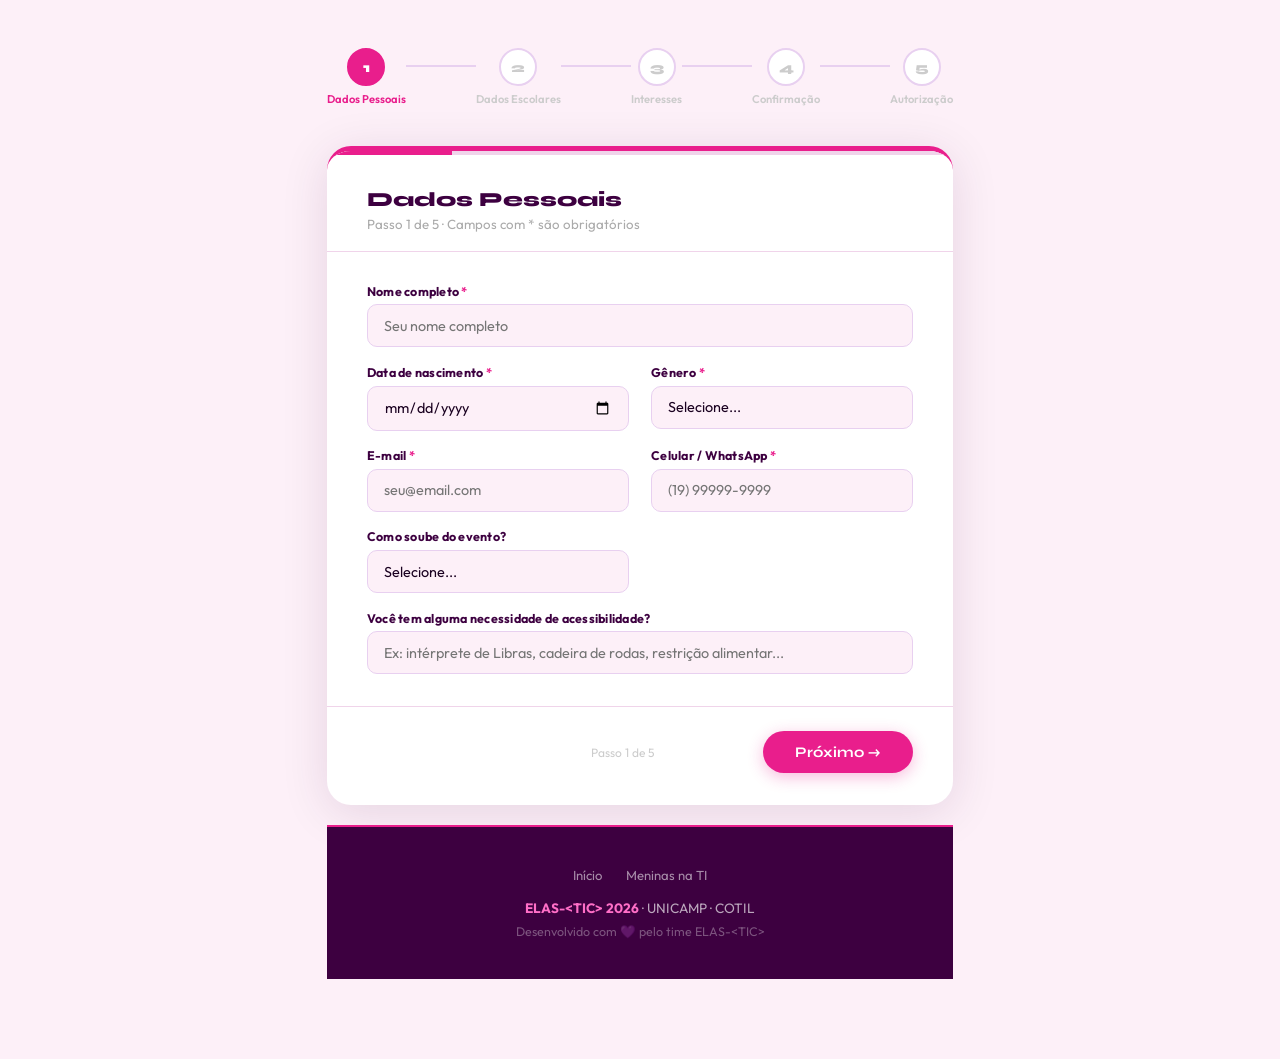
==== inscricao.html @ 3e9b0809 "Adaptações no portal Adaptei algumas áreas do portal" ====
<!DOCTYPE html>
<html lang="pt-BR">
<head>
<meta charset="UTF-8">
<meta name="viewport" content="width=device-width,initial-scale=1.0">
<title>Inscrição | ELAS-&lt;TIC&gt; 2026</title>
<link rel="stylesheet" href="shared.css">
<style>
/* ===== INSCRIÇÃO PAGE ===== */
 
.page-hero {
  padding: 140px 6vw 70px;
  background: var(--grad-main);
  position: relative; overflow: hidden; text-align: center;
}
.page-hero::before {
  content:''; position:absolute; inset:0;
  background-image:radial-gradient(rgba(255,255,255,0.09) 1px,transparent 1px);
  background-size:26px 26px; pointer-events:none;
}
.page-hero h1 {
  font-family:'Syne',sans-serif;
  font-size:clamp(2.5rem,7vw,5rem); font-weight:800;
  color:#fff; line-height:1; letter-spacing:-2px; margin-bottom:0.8rem;
}
.page-hero h1 span { color:var(--amarelo); }
.page-hero p { color:rgba(255,255,255,0.82); max-width:520px; margin:0 auto; font-size:1rem; line-height:1.7; }
 
/* LAYOUT */
.form-page-wrap {
  max-width: 780px;
  margin: 0 auto;
  padding: 3rem 6vw 5rem;
}
 
/* STEP INDICATOR */
.steps-indicator {
  display: flex;
  align-items: center;
  justify-content: center;
  gap: 0;
  margin-bottom: 2.5rem;
}
.step-node {
  display: flex; flex-direction: column; align-items: center; gap: 0.4rem;
  position: relative; z-index: 1;
}
.step-circle {
  width: 38px; height: 38px; border-radius: 50%;
  display: flex; align-items: center; justify-content: center;
  font-family: 'Syne', sans-serif; font-weight: 800; font-size: 0.85rem;
  border: 2px solid #e8d0f0;
  background: #fff; color: #ccc;
  transition: all 0.3s;
}
.step-circle.active { background: var(--rosa); border-color: var(--rosa); color: #fff; }
.step-circle.done { background: var(--roxo-escuro); border-color: var(--roxo-escuro); color: #fff; }
.step-label { font-size: 0.7rem; color: #ccc; font-weight: 600; white-space: nowrap; }
.step-label.active { color: var(--rosa); }
.step-label.done { color: var(--roxo-escuro); }
.step-line {
  flex: 1; height: 2px; background: #e8d0f0;
  min-width: 40px; max-width: 80px;
  transition: background 0.3s;
  margin-bottom: 1.4rem;
}
.step-line.done { background: var(--roxo-escuro); }
 
/* FORM CARD */
.form-card {
  background: #fff;
  border-radius: 24px;
  box-shadow: 0 8px 48px rgba(61,0,64,0.12);
  border-top: 5px solid var(--rosa);
  overflow: hidden;
}
.form-card-header {
  padding: 2rem 2.5rem 1.2rem;
  border-bottom: 1px solid #f0d4ea;
}
.form-card-title {
  font-family: 'Syne', sans-serif;
  font-size: 1.25rem; font-weight: 800;
  color: var(--roxo-escuro); margin-bottom: 0.2rem;
}
.form-card-sub { font-size: 0.83rem; color: #aaa; }
.form-card-body { padding: 2rem 2.5rem; }
 
/* PANELS */
.form-panel { display: none; }
.form-panel.active { display: block; }
 
/* GRID */
.fg { display: grid; grid-template-columns: 1fr 1fr; gap: 1.1rem 1.4rem; }
.fg .full { grid-column: 1 / -1; }
.fgroup { display: flex; flex-direction: column; gap: 0.35rem; }
.flabel { font-size: 0.78rem; font-weight: 700; color: var(--roxo-escuro); letter-spacing: 0.02em; }
.req { color: var(--rosa); }
.finput, .fselect, .ftextarea {
  width: 100%; padding: 0.72rem 1rem;
  border: 1.5px solid #e8d0f0; border-radius: 10px;
  font-family: 'Outfit', sans-serif; font-size: 0.9rem;
  background: var(--rosa-pale); color: var(--texto);
  outline: none; transition: border-color 0.2s, box-shadow 0.2s;
  appearance: none; -webkit-appearance: none;
}
.finput:focus, .fselect:focus, .ftextarea:focus {
  border-color: var(--rosa);
  box-shadow: 0 0 0 3px rgba(233,30,140,0.12);
  background: #fff;
}
.finput.error { border-color: #e55; box-shadow: 0 0 0 3px rgba(220,50,50,0.1); }
.ferror { font-size: 0.72rem; color: #e55; display: none; }
.ferror.show { display: block; }
 
.fdivider {
  font-family: 'Syne', sans-serif; font-size: 0.72rem; font-weight: 700;
  text-transform: uppercase; letter-spacing: 0.1em; color: var(--rosa);
  padding-bottom: 0.5rem; border-bottom: 1px solid #f0d4ea;
  grid-column: 1 / -1; margin-top: 0.6rem;
}
 
/* CHECKBOXES */
.fcheck-group { display: flex; flex-direction: column; gap: 0.5rem; }
.fcheck-item { display: flex; align-items: flex-start; gap: 0.6rem; cursor: pointer; }
.fcheck-item input[type=checkbox] {
  width: 17px; height: 17px; accent-color: var(--rosa);
  margin-top: 2px; flex-shrink: 0; cursor: pointer;
}
.fcheck-item span { font-size: 0.87rem; color: var(--texto-suave); line-height: 1.4; }
 
/* RADIO GROUP */
.fradio-group { display: flex; flex-wrap: wrap; gap: 0.5rem; }
.fradio-pill {
  display: flex; align-items: center; gap: 0.4rem;
  cursor: pointer;
}
.fradio-pill input[type=radio] { display: none; }
.fradio-label {
  padding: 0.4rem 1rem; border-radius: 50px;
  border: 1.5px solid #e8d0f0;
  font-size: 0.83rem; font-weight: 500; color: var(--texto-suave);
  cursor: pointer; transition: all 0.18s;
  background: var(--rosa-pale);
}
.fradio-pill input[type=radio]:checked + .fradio-label {
  background: var(--rosa); border-color: var(--rosa); color: #fff;
}
 
/* NAV BUTTONS */
.form-nav {
  display: flex; justify-content: space-between; align-items: center;
  padding: 1.5rem 2.5rem 2rem;
  border-top: 1px solid #f0d4ea;
  gap: 1rem;
}
.btn-prev {
  background: none; border: 1.5px solid #e8d0f0;
  color: var(--texto-suave); padding: 0.72rem 1.6rem;
  border-radius: 50px; font-family: 'Syne', sans-serif;
  font-weight: 700; font-size: 0.88rem; cursor: pointer;
  transition: all 0.18s;
}
.btn-prev:hover { border-color: var(--rosa); color: var(--rosa); }
.btn-next {
  background: var(--rosa); color: #fff; border: none;
  padding: 0.75rem 2rem; border-radius: 50px;
  font-family: 'Syne', sans-serif; font-weight: 700; font-size: 0.92rem;
  cursor: pointer; transition: all 0.18s;
  box-shadow: 0 4px 16px rgba(233,30,140,0.3);
}
.btn-next:hover { background: var(--rosa-escuro); transform: translateY(-1px); }
.btn-submit-final {
  background: var(--grad-main); color: #fff; border: none;
  padding: 0.9rem 2.4rem; border-radius: 50px;
  font-family: 'Syne', sans-serif; font-weight: 800; font-size: 1rem;
  cursor: pointer; transition: all 0.18s;
  box-shadow: 0 6px 20px rgba(61,0,64,0.25);
}
.btn-submit-final:hover { opacity: 0.92; transform: translateY(-1px); }
 
/* PROGRESS BAR */
.progress-bar-wrap { height: 4px; background: #f0d4ea; }
.progress-bar { height: 4px; background: var(--rosa); transition: width 0.4s; }
 
/* SUCCESS SCREEN */
.success-screen {
  display: none;
  text-align: center; padding: 4rem 2rem;
}
.success-screen.show { display: block; }
.success-icon { font-size: 4rem; margin-bottom: 1rem; }
.success-title {
  font-family: 'Syne', sans-serif; font-size: 1.8rem; font-weight: 800;
  color: var(--roxo-escuro); margin-bottom: 0.5rem;
}
.success-sub { color: var(--texto-suave); font-size: 0.95rem; line-height: 1.7; margin-bottom: 2rem; }
.success-badge {
  display: inline-block; background: var(--rosa-pale);
  border: 1.5px solid rgba(233,30,140,0.2);
  border-radius: 12px; padding: 1rem 2rem;
  font-size: 0.85rem; color: var(--roxo);
  margin-bottom: 2rem;
}
 
/* INFO ASIDE */
.form-aside {
  margin-top: 1.5rem;
  background: var(--rosa-pale);
  border-radius: 16px;
  padding: 1.5rem 1.8rem;
  border-left: 4px solid var(--rosa);
}
.form-aside h4 {
  font-family: 'Syne', sans-serif; font-weight: 800;
  font-size: 0.92rem; color: var(--roxo-escuro); margin-bottom: 0.8rem;
}
.aside-items { display: flex; flex-direction: column; gap: 0.5rem; }
.aside-item { display: flex; gap: 0.7rem; align-items: flex-start; font-size: 0.83rem; color: var(--texto-suave); }
.aside-item span:first-child { flex-shrink: 0; }
 
@media (max-width: 600px) {
  .fg { grid-template-columns: 1fr; }
  .fg .full { grid-column: 1; }
  .fdivider { grid-column: 1; }
  .form-card-body { padding: 1.5rem; }
  .form-card-header { padding: 1.5rem; }
  .form-nav { padding: 1.2rem 1.5rem; }
  .steps-indicator { gap: 0; }
  .step-line { min-width: 20px; }
}
</style>
</head>
<body>

<!-- FORM PAGE WRAP -->
<div class="form-page-wrap">
 
  <!-- STEP INDICATOR -->
  <div class="steps-indicator">
    <div class="step-node">
      <div class="step-circle active" id="sc1">1</div>
      <div class="step-label active" id="sl1">Dados Pessoais</div>
    </div>
    <div class="step-line" id="line1"></div>
    <div class="step-node">
      <div class="step-circle" id="sc2">2</div>
      <div class="step-label" id="sl2">Dados Escolares</div>
    </div>
    <div class="step-line" id="line2"></div>
    <div class="step-node">
      <div class="step-circle" id="sc3">3</div>
      <div class="step-label" id="sl3">Interesses</div>
    </div>
    <div class="step-line" id="line3"></div>
    <div class="step-node">
      <div class="step-circle" id="sc4">4</div>
      <div class="step-label" id="sl4">Confirmação</div>
    </div>
    <div class="step-line" id="line4"></div>
    <div class="step-node">
      <div class="step-circle" id="sc5">5</div>
      <div class="step-label" id="sl5">Autorização</div>
    </div>
  </div>

  <!-- FORM CARD -->
  <div class="form-card" id="formCard">
    <div class="progress-bar-wrap"><div class="progress-bar" id="progressBar" style="width:20%"></div></div>
    <div class="form-card-header">
      <div class="form-card-title" id="panelTitle">👤 Dados Pessoais</div>
      <div class="form-card-sub" id="panelSub">Passo 1 de 5 · Campos com * são obrigatórios</div>
    </div>
 
    <!-- PANEL 1: DADOS PESSOAIS -->
    <div class="form-card-body form-panel active" id="panel1">
      <div class="fg">
        <div class="fgroup full">
          <label class="flabel">Nome completo <span class="req">*</span></label>
          <input class="finput" id="f_nome" type="text" placeholder="Seu nome completo">
          <span class="ferror" id="e_nome">Por favor, informe seu nome completo.</span>
        </div>
        <div class="fgroup">
          <label class="flabel">Data de nascimento <span class="req">*</span></label>
          <input class="finput" id="f_nasc" type="date">
          <span class="ferror" id="e_nasc">Informe sua data de nascimento.</span>
        </div>
        <div class="fgroup">
          <label class="flabel">Gênero <span class="req">*</span></label>
          <select class="fselect" id="f_genero">
            <option value="">Selecione...</option>
            <option>Feminino</option>
            <option>Não-binário</option>
            <option>Prefiro não informar</option>
            <option>Outro</option>
          </select>
        </div>
        <div class="fgroup">
          <label class="flabel">E-mail <span class="req">*</span></label>
          <input class="finput" id="f_email" type="email" placeholder="seu@email.com">
          <span class="ferror" id="e_email">Informe um e-mail válido.</span>
        </div>
        <div class="fgroup">
          <label class="flabel">Celular / WhatsApp <span class="req">*</span></label>
          <input class="finput" id="f_tel" type="tel" placeholder="(19) 99999-9999">
          <span class="ferror" id="e_tel">Informe seu celular.</span>
        </div>
        <div class="fgroup">
          <label class="flabel">Como soube do evento?</label>
          <select class="fselect" id="f_como">
            <option value="">Selecione...</option>
            <option>Instagram</option>
            <option>Escola / Professor(a)</option>
            <option>Amiga ou familiar</option>
            <option>WhatsApp / Grupo</option>
            <option>Site da UNICAMP/COTIL</option>
            <option>Outro</option>
          </select>
        </div>
        <div class="fgroup full">
          <label class="flabel">Você tem alguma necessidade de acessibilidade?</label>
          <input class="finput" id="f_acess" type="text" placeholder="Ex: intérprete de Libras, cadeira de rodas, restrição alimentar...">
        </div>
      </div>
    </div>
 
    <!-- PANEL 2: DADOS ESCOLARES -->
    <div class="form-card-body form-panel" id="panel2">
      <div class="fg">
        <div class="fgroup">
          <label class="flabel">Estado <span class="req">*</span></label>
          <select class="fselect" id="f_estado">
            <option value="">Selecione...</option>
            <option>SP</option><option>RJ</option><option>MG</option>
            <option>RS</option><option>PR</option><option>SC</option>
            <option>BA</option><option>CE</option><option>PE</option>
            <option>GO</option><option>DF</option><option>AM</option>
            <option>PA</option><option>MT</option><option>MS</option>
            <option>Outro</option>
          </select>
          <span class="ferror" id="e_estado">Selecione seu estado.</span>
        </div>
        <div class="fgroup">
          <label class="flabel">Cidade <span class="req">*</span></label>
          <input class="finput" id="f_cidade" type="text" placeholder="Sua cidade">
          <span class="ferror" id="e_cidade">Informe sua cidade.</span>
        </div>
        <div class="fgroup full">
          <label class="flabel">Nome completo da escola <span class="req">*</span></label>
          <input class="finput" id="f_escola" type="text" placeholder="Ex: E.E. Prof. João Silva">
          <span class="ferror" id="e_escola">Informe o nome da sua escola.</span>
        </div>
        <div class="fgroup">
          <label class="flabel">Ano / Série escolar <span class="req">*</span></label>
          <select class="fselect" id="f_serie">
            <option value="">Selecione...</option>
            <optgroup label="Ensino Fundamental">
              <option>6º ano – Ensino Fundamental</option>
              <option>7º ano – Ensino Fundamental</option>
              <option>8º ano – Ensino Fundamental</option>
              <option>9º ano – Ensino Fundamental</option>
            </optgroup>
          </select>
          <span class="ferror" id="e_serie">Selecione seu ano/série.</span>
        </div>
        <div class="fgroup">
          <label class="flabel">Tipo de escola</label>
          <select class="fselect" id="f_tipo_escola">
            <option value="">Selecione...</option>
            <option>Pública estadual</option>
            <option>Pública municipal</option>
            <option>Privada / Particular</option>
            <option>Federal (COTIL, IFSP…)</option>
            <option>Outro</option>
          </select>
        </div>
        <div class="fgroup full">
          <label class="flabel">Turno de estudo</label>
          <div class="fradio-group">
            <label class="fradio-pill"><input type="radio" name="turno" value="Manhã"><span class="fradio-label"> Manhã</span></label>
            <label class="fradio-pill"><input type="radio" name="turno" value="Tarde"><span class="fradio-label">Tarde</span></label>
            <label class="fradio-pill"><input type="radio" name="turno" value="Noite"><span class="fradio-label"> Noite</span></label>
            <label class="fradio-pill"><input type="radio" name="turno" value="Integral"><span class="fradio-label"> Integral</span></label>
          </div>
        </div>
      </div>
    </div>
 
    <!-- PANEL 3: INTERESSES -->
    <div class="form-card-body form-panel" id="panel3">
      <div class="fg">
        <div class="fgroup full">
          <label class="flabel">Quais áreas de TI mais te interessam? <span class="req">*</span> <span style="color:#aaa;font-weight:400">(marque quantas quiser)</span></label>
          <div class="fcheck-group">
            <label class="fcheck-item"><input type="checkbox" name="interesse" value="Programação"><span> Programação / Desenvolvimento de Software</span></label>
            <label class="fcheck-item"><input type="checkbox" name="interesse" value="Design"><span> Design Digital / UX/UI</span></label>
            <label class="fcheck-item"><input type="checkbox" name="interesse" value="IA"><span> Inteligência Artificial / Machine Learning</span></label>
            <label class="fcheck-item"><input type="checkbox" name="interesse" value="Segurança"><span> Segurança da Informação / Cybersecurity</span></label>
            <label class="fcheck-item"><input type="checkbox" name="interesse" value="Redes"><span> Redes / Infraestrutura de TI</span></label>
            <label class="fcheck-item"><input type="checkbox" name="interesse" value="Dados"><span>Ciência de Dados / Análise de Dados</span></label>
            <label class="fcheck-item"><input type="checkbox" name="interesse" value="Mobile"><span> Desenvolvimento Mobile (apps)</span></label>
            <label class="fcheck-item"><input type="checkbox" name="interesse" value="Games"><span> Desenvolvimento de Games</span></label>
            <label class="fcheck-item"><input type="checkbox" name="interesse" value="Robótica"><span> Robótica / IoT</span></label>
            <label class="fcheck-item"><input type="checkbox" name="interesse" value="Não sei"><span> Ainda não sei — quero descobrir!</span></label>
          </div>
          <span class="ferror" id="e_interesse">Marque pelo menos uma área.</span>
        </div>
 
        <div class="fdivider"> Seu nível atual</div>
 
        <div class="fgroup full">
          <label class="flabel">Você já tem alguma experiência com tecnologia?</label>
          <select class="fselect" id="f_exp">
            <option value="">Selecione...</option>
            <option>Nenhuma — sou totalmente iniciante</option>
            <option>Já assisti tutoriais ou cursos online</option>
            <option>Tenho noções básicas de programação</option>
            <option>Já faço projetos pessoais / hobby</option>
            <option>Já trabalho ou faço estágio na área</option>
          </select>
        </div>
 
        <div class="fgroup full">
          <label class="flabel">Por que você quer participar do ELAS-&lt;TIC&gt;?</label>
          <textarea class="ftextarea" id="f_motivo" rows="3" placeholder="Conte um pouquinho sobre o que te motivou a se inscrever..."></textarea>
        </div>
      </div>
    </div>
 
    <!-- PANEL 4: CONFIRMAÇÃO -->
    <div class="form-card-body form-panel" id="panel4">
      <div class="fg">
        <div class="fdivider"> Revisão dos dados</div>
        <div class="fgroup full">
          <div id="reviewBox" style="background:var(--rosa-pale);border-radius:12px;padding:1.2rem 1.4rem;font-size:0.85rem;color:var(--texto-suave);line-height:2;border:1px solid rgba(233,30,140,0.15)"></div>
        </div>
 
        <div class="fdivider">Termos e autorização</div>
 
        <div class="fgroup full">
          <div class="fcheck-group">
            <label class="fcheck-item">
              <input type="checkbox" id="chk_imagem">
              <span>Autorizo o uso de minhas imagens (foto/vídeo) captadas no evento para divulgação do projeto ELAS-&lt;TIC&gt; em redes sociais e materiais institucionais.</span>
            </label>
            <label class="fcheck-item">
              <input type="checkbox" id="chk_lgpd">
              <span>Concordo com o tratamento dos meus dados pessoais conforme a <strong>LGPD</strong> e a <strong>política de privacidade</strong> do evento. Os dados serão usados somente para fins de organização do ELAS-&lt;TIC&gt;.</span>
            </label>
            <label class="fcheck-item">
              <input type="checkbox" id="chk_termos" required>
              <span><strong>*</strong> Li e aceito os <strong>termos de participação</strong> do ELAS-&lt;TIC&gt; 2026 e confirmo que tenho entre 13 e 17 anos, ou possuo autorização dos meus responsáveis.</span>
            </label>
          </div>
          <span class="ferror" id="e_termos">Você precisa aceitar os termos para continuar.</span>
        </div>
      </div>
    </div>

    <!-- PANEL 5: AUTORIZAÇÃO DOS RESPONSÁVEIS -->
    <div class="form-card-body form-panel" id="panel5">
      <div class="fg">
        <div class="fgroup full">
          <div class="fdivider"> Autorização dos responsáveis</div>
          <p style="font-size:0.9rem;color:var(--texto-suave);line-height:1.7">
            Como o ELAS-&lt;TIC&gt; é voltado a meninas menores de idade, será necessário o envio de uma autorização assinada pelos pais ou responsáveis legais para a participação no evento.
            Em breve, esta etapa trará o modelo de autorização para download e o campo de envio do documento assinado (foto ou PDF).
          </p>
        </div>
      </div>
    </div>

    <!-- SUCCESS SCREEN -->
    <div class="success-screen" id="successScreen">
      <div class="success-icon"></div>
      <div class="success-title">Inscrição enviada!</div>
      <p class="success-sub">Obrigada por se inscrever no <strong>ELAS-&lt;TIC&gt; 2026</strong>!<br>
      Em breve você receberá um e-mail de confirmação com todos os detalhes do evento.</p>
      <div class="success-badge">
       COTIL · Limeira · SP &nbsp;|&nbsp;  Agosto de 2026 &nbsp;|&nbsp;  08h00
      </div>
      <a href="index.html" class="btn btn-primary">← Voltar para o início</a>
    </div>
 
    <!-- NAV BUTTONS -->
    <div class="form-nav" id="formNav">
      <button class="btn-prev" id="btnPrev" style="visibility:hidden">← Voltar</button>
      <span style="font-size:0.75rem;color:#ccc" id="stepCounter">Passo 1 de 4</span>
      <button class="btn-next" id="btnNext">Próximo →</button>
    </div>
  </div>
 
  <br>
  
 
<!-- FOOTER -->
<footer class="footer">
  <div class="footer-links">
    <a href="index.html">Início</a>
    <a href="meninas-ti.html">Meninas na TI</a>
  </div>
  <p><strong>ELAS-&lt;TIC&gt; 2026</strong> · UNICAMP · COTIL</p>
  <p style="margin-top:0.4rem;opacity:0.5;font-size:0.78rem">Desenvolvido com 💜 pelo time ELAS-&lt;TIC&gt;</p>
</footer>
 
<script>
// ---- MULTI-STEP FORM ----
let currentStep = 1;
const totalSteps = 5;

const panelTitles = [
  ' Dados Pessoais',
  ' Dados Escolares',
  ' Áreas de Interesse',
  ' Confirmação e Termos',
  ' Autorização dos Responsáveis'
];
 
function updateUI(){
  // panels
  for(let i=1;i<=totalSteps;i++){
    document.getElementById('panel'+i).classList.toggle('active', i===currentStep);
    const sc = document.getElementById('sc'+i);
    const sl = document.getElementById('sl'+i);
    if(i < currentStep){ sc.className='step-circle done'; sc.textContent='✓'; sl.className='step-label done'; }
    else if(i === currentStep){ sc.className='step-circle active'; sc.textContent=i; sl.className='step-label active'; }
    else { sc.className='step-circle'; sc.textContent=i; sl.className='step-label'; }
    if(i < totalSteps){
      document.getElementById('line'+i).className = 'step-line' + (i < currentStep ? ' done' : '');
    }
  }
  // progress bar
  document.getElementById('progressBar').style.width = (currentStep/totalSteps*100)+'%';
  // titles
  document.getElementById('panelTitle').textContent = panelTitles[currentStep-1];
  document.getElementById('panelSub').textContent = `Passo ${currentStep} de ${totalSteps} · Campos com * são obrigatórios`;
  document.getElementById('stepCounter').textContent = `Passo ${currentStep} de ${totalSteps}`;
  // buttons
  document.getElementById('btnPrev').style.visibility = currentStep > 1 ? 'visible' : 'hidden';
  const btnNext = document.getElementById('btnNext');
  if(currentStep === totalSteps){
    btnNext.textContent = ''; btnNext.className = 'btn-submit-final';
    btnNext.textContent = ' Enviar inscrição';
  } else {
    btnNext.textContent = 'Próximo →'; btnNext.className = 'btn-next';
  }
  // review box on step 4
  if(currentStep === 4) buildReview();
}
 
function buildReview(){
  const nome = document.getElementById('f_nome').value;
  const nasc = document.getElementById('f_nasc').value;
  const email = document.getElementById('f_email').value;
  const tel = document.getElementById('f_tel').value;
  const estado = document.getElementById('f_estado').value;
  const cidade = document.getElementById('f_cidade').value;
  const escola = document.getElementById('f_escola').value;
  const serie = document.getElementById('f_serie').value;
  const interesses = [...document.querySelectorAll('input[name=interesse]:checked')].map(c=>c.value).join(', ') || '—';
  document.getElementById('reviewBox').innerHTML = `
    <strong>Nome:</strong> ${nome||'—'}<br>
    <strong>Data de nascimento:</strong> ${nasc||'—'}<br>
    <strong>E-mail:</strong> ${email||'—'}<br>
    <strong>Celular:</strong> ${tel||'—'}<br>
    <strong>Estado / Cidade:</strong> ${estado||'—'} / ${cidade||'—'}<br>
    <strong>Escola:</strong> ${escola||'—'}<br>
    <strong>Ano/Série:</strong> ${serie||'—'}<br>
    <strong>Interesses em TI:</strong> ${interesses}
  `;
}
 
function validateStep(step){
  let ok = true;
  const show = (id, msg) => {
    const el = document.getElementById(id);
    if(el){ el.classList.add('show'); el.textContent = msg; }
    ok = false;
  };
  const hide = id => { const el=document.getElementById(id); if(el) el.classList.remove('show'); };
  const val = id => (document.getElementById(id)||{}).value||'';
 
  if(step===1){
    val('f_nome').trim().length<3 ? show('e_nome','Informe seu nome completo.') : hide('e_nome');
    !val('f_nasc') ? show('e_nasc','Informe sua data de nascimento.') : hide('e_nasc');
    !val('f_email').includes('@') ? show('e_email','Informe um e-mail válido.') : hide('e_email');
    val('f_tel').trim().length<8 ? show('e_tel','Informe seu celular com DDD.') : hide('e_tel');
  }
  if(step===2){
    !val('f_estado') ? show('e_estado','Selecione seu estado.') : hide('e_estado');
    val('f_cidade').trim().length<2 ? show('e_cidade','Informe sua cidade.') : hide('e_cidade');
    val('f_escola').trim().length<3 ? show('e_escola','Informe o nome da sua escola.') : hide('e_escola');
    !val('f_serie') ? show('e_serie','Selecione seu ano/série.') : hide('e_serie');
  }
  if(step===3){
    const checked = document.querySelectorAll('input[name=interesse]:checked').length;
    checked===0 ? show('e_interesse','Marque pelo menos uma área de interesse.') : hide('e_interesse');
    if(checked===0) ok=false;
  }
  if(step===4){
    const termos = document.getElementById('chk_termos').checked;
    !termos ? show('e_termos','Você precisa aceitar os termos para finalizar a inscrição.') : hide('e_termos');
  }
  return ok;
}
 
document.getElementById('btnNext').addEventListener('click', () => {
  if(!validateStep(currentStep)) return;
  if(currentStep < totalSteps){ currentStep++; updateUI(); window.scrollTo({top:320,behavior:'smooth'}); }
  else {
    // submit
    document.getElementById('formCard').querySelector('.progress-bar-wrap').style.display='none';
    document.getElementById('formCard').querySelector('.form-card-header').style.display='none';
    for(let i=1;i<=totalSteps;i++) document.getElementById('panel'+i).style.display='none';
    document.getElementById('formNav').style.display='none';
    document.getElementById('successScreen').classList.add('show');
    window.scrollTo({top:300,behavior:'smooth'});
  }
});
 
document.getElementById('btnPrev').addEventListener('click', () => {
  if(currentStep > 1){ currentStep--; updateUI(); window.scrollTo({top:320,behavior:'smooth'}); }
});
 
updateUI();
</script>
</body>
</html>
---- shared.css ----
/* ===== ELAS-<TIC> 2026 — Shared Styles ===== */
@import url('https://fonts.googleapis.com/css2?family=Syne:wght@400;600;700;800&family=Outfit:wght@300;400;500;600&display=swap');
 
:root {
  --rosa:        #e91e8c;
  --rosa-escuro: #b8106e;
  --rosa-claro:  #ff6ec7;
  --rosa-pale:   #fdf0f8;
  --laranja:     #ff6b35;
  --amarelo:     #ffcc02;
  --roxo:        #6a0572;
  --roxo-escuro: #3d0040;
  --roxo-mid:    #55035c;
  --branco:      #ffffff;
  --texto:       #1a0020;
  --texto-suave: #6b4070;
 
  --grad-main:   linear-gradient(135deg, #3d0040 0%, #c01070 55%, #ff6b35 100%);
  --grad-card:   linear-gradient(135deg, #6a0572 0%, #e91e8c 100%);
  --grad-soft:   linear-gradient(135deg, #fdf0f8 0%, #ffe4f6 100%);
 
  --shadow-sm:   0 2px 12px rgba(233,30,140,0.08);
  --shadow-md:   0 6px 28px rgba(233,30,140,0.14);
  --shadow-lg:   0 16px 48px rgba(61,0,64,0.18);
  --radius:      18px;
  --radius-sm:   10px;
}
 
*, *::before, *::after { margin:0; padding:0; box-sizing:border-box; }
html { scroll-behavior:smooth; font-size:16px; }
 
body {
  font-family: 'Outfit', sans-serif;
  background: var(--rosa-pale);
  color: var(--texto);
  overflow-x: hidden;
  -webkit-font-smoothing: antialiased;
}
 
/* ---- NAVBAR ---- */
.navbar {
  position: fixed; top:0; left:0; width:100%; z-index:999;
  background: rgba(61,0,64,0.94);
  backdrop-filter: blur(14px);
  -webkit-backdrop-filter: blur(14px);
  border-bottom: 1px solid rgba(233,30,140,0.25);
  height: 64px;
  display: flex; align-items:center;
  padding: 0 5vw;
  gap: 2rem;
}
.nav-logo {
  font-family:'Syne',sans-serif; font-weight:800; font-size:1.3rem;
  color:#fff; text-decoration:none; white-space:nowrap; flex-shrink:0;
}
.nav-logo span { color:var(--rosa-claro); }
.nav-links {
  display:flex; gap:0.2rem; list-style:none;
  flex:1; justify-content:center;
}
.nav-links a {
  color:rgba(255,255,255,0.75); text-decoration:none;
  font-size:0.88rem; font-weight:500;
  padding:0.45rem 0.9rem; border-radius:50px;
  transition:all 0.2s;
  white-space:nowrap;
}
.nav-links a:hover, .nav-links a.active {
  color:#fff; background:rgba(233,30,140,0.25);
}
.nav-links:hover a.active:not(:hover) {
  color:rgba(255,255,255,0.75); background:transparent;
}
.nav-cta {
  background:var(--rosa); color:#fff;
  padding:0.5rem 1.4rem; border-radius:50px;
  text-decoration:none; font-weight:700; font-size:0.85rem;
  transition:all 0.2s; white-space:nowrap; flex-shrink:0;
  border:2px solid transparent;
}
.nav-cta:hover { background:transparent; border-color:var(--rosa-claro); color:var(--rosa-claro); }
 
.nav-hamburger {
  display:none; flex-direction:column; gap:5px; cursor:pointer;
  margin-left:auto; background:none; border:none; padding:4px;
}
.nav-hamburger span {
  display:block; width:22px; height:2px;
  background:#fff; border-radius:2px; transition:all 0.3s;
}
 
/* ---- IMAGE TICKER (thin carousel) ---- */
.img-ticker {
  overflow:hidden;
  background:var(--roxo-escuro);
  border-top:2px solid var(--rosa);
  border-bottom:2px solid var(--rosa);
  height:96px;
  display:flex; align-items:center;
}
.img-ticker-track {
  display:flex; gap:12px; align-items:center;
  animation: tickerScroll 30s linear infinite;
  width:max-content;
}
.img-ticker-track:hover { animation-play-state:paused; }
.ticker-img {
  width:140px; height:72px; border-radius:8px;
  object-fit:cover; flex-shrink:0;
  border:2px solid rgba(233,30,140,0.3);
}
.ticker-label {
  color:rgba(255,255,255,0.6); font-size:0.75rem;
  font-weight:600; letter-spacing:0.08em;
  text-transform:uppercase; white-space:nowrap;
  padding:0 1rem; flex-shrink:0;
}
@keyframes tickerScroll {
  from { transform:translateX(0); }
  to   { transform:translateX(-50%); }
}
 
/* ---- TEXT TICKER ---- */
.text-ticker {
  overflow:hidden; background:var(--roxo-escuro);
  border-top:1.5px solid var(--rosa); border-bottom:1.5px solid var(--rosa);
  padding:0.8rem 0;
}
.text-ticker-track {
  display:flex; gap:3rem; animation:tickerScroll 28s linear infinite;
  width:max-content;
}
.text-ticker-track:hover { animation-play-state:paused; }
.ticker-item {
  display:flex; align-items:center; gap:0.7rem;
  color:rgba(255,255,255,0.85); font-size:0.85rem; font-weight:500;
  white-space:nowrap;
}
.ticker-item .dot {
  width:5px; height:5px; border-radius:50%;
  background:var(--rosa-claro); flex-shrink:0;
}
.ticker-item strong { color:var(--rosa-claro); }
 
/* ---- SECTION COMMONS ---- */
.section { padding:5.5rem 6vw; }
.section--dark { background:var(--grad-main); position:relative; overflow:hidden; }
.section--dark::before {
  content:''; position:absolute; inset:0;
  background-image:radial-gradient(rgba(255,255,255,0.07) 1px, transparent 1px);
  background-size:24px 24px; pointer-events:none;
}
.section--white { background:#fff; }
.section--pale  { background:var(--rosa-pale); }
 
.section-tag {
  font-family:'Syne',sans-serif; font-size:0.75rem; font-weight:700;
  letter-spacing:0.15em; text-transform:uppercase;
  color:var(--rosa); margin-bottom:0.7rem; display:block;
}
.section-tag--light { color:rgba(255,255,255,0.6); }
 
.section-title {
  font-family:'Syne',sans-serif;
  font-size:clamp(1.9rem,4vw,2.9rem); font-weight:800;
  line-height:1.1; color:var(--roxo-escuro); margin-bottom:1rem;
}
.section-title--light { color:#fff; }
.section-title span { color:var(--rosa); }
.section-title--light span { color:var(--amarelo); }
 
.section-body {
  font-size:1rem; line-height:1.75;
  color:var(--texto-suave); max-width:580px;
}
.section-body--light { color:rgba(255,255,255,0.8); }
 
/* ---- BUTTONS ---- */
.btn {
  display:inline-flex; align-items:center; gap:0.5rem;
  padding:0.8rem 2rem; border-radius:50px;
  font-family:'Syne',sans-serif; font-weight:700; font-size:0.95rem;
  text-decoration:none; cursor:pointer; border:2px solid transparent;
  transition:all 0.2s;
}
.btn-primary { background:var(--rosa); color:#fff; }
.btn-primary:hover { background:var(--rosa-escuro); transform:translateY(-2px); box-shadow:var(--shadow-md); }
.btn-white { background:#fff; color:var(--roxo-escuro); }
.btn-white:hover { background:var(--rosa-pale); transform:translateY(-2px); }
.btn-outline-white { border-color:rgba(255,255,255,0.6); color:#fff; }
.btn-outline-white:hover { background:rgba(255,255,255,0.12); }
 
/* ---- CARDS ---- */
.card {
  background:#fff; border-radius:var(--radius);
  padding:2rem 1.6rem;
  box-shadow:var(--shadow-sm);
  border:1px solid rgba(233,30,140,0.1);
  transition:transform 0.2s, box-shadow 0.2s;
}
.card:hover { transform:translateY(-4px); box-shadow:var(--shadow-md); }
.card-glass {
  background:rgba(255,255,255,0.1);
  backdrop-filter:blur(8px);
  border:1px solid rgba(255,255,255,0.2);
  border-radius:var(--radius);
  padding:2rem 1.6rem;
  transition:transform 0.2s, background 0.2s;
}
.card-glass:hover { transform:translateY(-4px); background:rgba(255,255,255,0.18); }
 
/* ---- FOOTER ---- */
.footer {
  background:var(--roxo-escuro);
  border-top:2px solid var(--rosa);
  padding:2.5rem 6vw;
  text-align:center;
  color:rgba(255,255,255,0.65); font-size:0.85rem;
}
.footer strong { color:var(--rosa-claro); }
.footer-links { display:flex; gap:1.5rem; justify-content:center; flex-wrap:wrap; margin-bottom:1rem; }
.footer-links a { color:rgba(255,255,255,0.55); text-decoration:none; font-size:0.82rem; transition:color 0.2s; }
.footer-links a:hover { color:var(--rosa-claro); }
 
/* ---- MODAL ---- */
.modal-overlay {
  position:fixed; inset:0; z-index:2000;
  background:rgba(0,0,0,0.55); backdrop-filter:blur(4px);
  display:flex; align-items:center; justify-content:center;
  opacity:0; pointer-events:none;
  transition:opacity 0.25s;
  padding:1.5rem;
}
.modal-overlay.open { opacity:1; pointer-events:all; }
.modal-box {
  background:#fff; border-radius:24px;
  padding:2.5rem; max-width:420px; width:100%;
  position:relative;
  box-shadow: 0 24px 80px rgba(0,0,0,0.3);
  transform:scale(0.92) translateY(16px);
  transition:transform 0.25s;
  border-top:5px solid var(--rosa);
}
.modal-overlay.open .modal-box { transform:scale(1) translateY(0); }
.modal-close {
  position:absolute; top:1rem; right:1rem;
  background:none; border:none; cursor:pointer;
  font-size:1.4rem; color:#aaa; line-height:1;
  transition:color 0.2s;
}
.modal-close:hover { color:var(--rosa); }
 
/* ---- TEAM AVATAR ---- */
.team-grid {
  display:flex; flex-wrap:wrap; gap:1.5rem;
  justify-content:center; margin-top:2.5rem;
}
.team-card {
  display:flex; flex-direction:column; align-items:center; gap:0.7rem;
  cursor:pointer; width:130px;
}
.team-avatar {
  width:100px; height:100px; border-radius:50%;
  background:var(--grad-main);
  display:flex; align-items:center; justify-content:center;
  font-family:'Syne',sans-serif; font-size:1.8rem; font-weight:800;
  color:#fff; border:3px solid transparent;
  transition:all 0.22s;
  box-shadow:var(--shadow-sm);
  overflow:hidden; position:relative;
}
.team-avatar img { width:100%; height:100%; object-fit:cover; }
.team-card:hover .team-avatar {
  transform:scale(1.06);
  border-color:var(--rosa);
  box-shadow:0 0 0 4px rgba(233,30,140,0.2), var(--shadow-md);
}
.team-name { font-weight:600; font-size:0.82rem; text-align:center; color:var(--roxo-escuro); }
.team-role { font-size:0.73rem; color:var(--rosa); font-weight:500; }
 
/* ---- FORMS ---- */
.form-wrapper {
  max-width:720px; margin:3rem auto 0;
  background:#fff; border-radius:24px; padding:2.8rem;
  box-shadow:var(--shadow-lg); border-top:5px solid var(--rosa);
}
.form-title { font-family:'Syne',sans-serif; font-size:1.45rem; font-weight:800; color:var(--roxo-escuro); margin-bottom:0.3rem; }
.form-subtitle { font-size:0.88rem; color:#999; margin-bottom:1.8rem; }
.form-step-bar { display:flex; gap:0.4rem; margin-bottom:2rem; }
.form-step { flex:1; height:4px; border-radius:99px; background:#f0d4ea; }
.form-step.active { background:var(--rosa); }
.form-grid { display:grid; grid-template-columns:1fr 1fr; gap:1.1rem 1.4rem; }
.form-group { display:flex; flex-direction:column; gap:0.35rem; }
.form-group.full { grid-column:1/-1; }
.form-label { font-size:0.8rem; font-weight:700; color:var(--roxo-escuro); letter-spacing:0.02em; }
.req { color:var(--rosa); }
.form-input, .form-select, .form-textarea {
  width:100%; padding:0.72rem 1rem;
  border:1.5px solid #e8d0f0; border-radius:var(--radius-sm);
  font-family:'Outfit',sans-serif; font-size:0.92rem;
  background:var(--rosa-pale); color:var(--texto);
  outline:none; transition:border-color 0.2s, box-shadow 0.2s;
}
.form-input:focus, .form-select:focus, .form-textarea:focus {
  border-color:var(--rosa);
  box-shadow:0 0 0 3px rgba(233,30,140,0.12);
  background:#fff;
}
.form-divider {
  font-family:'Syne',sans-serif; font-size:0.75rem; font-weight:700;
  text-transform:uppercase; letter-spacing:0.1em; color:var(--rosa);
  margin:1.6rem 0 0.8rem; padding-bottom:0.5rem;
  border-bottom:1px solid #f0d4ea; grid-column:1/-1;
}
.checkbox-group { display:flex; flex-direction:column; gap:0.5rem; }
.checkbox-item { display:flex; align-items:flex-start; gap:0.6rem; cursor:pointer; }
.checkbox-item input[type=checkbox] { width:17px; height:17px; accent-color:var(--rosa); margin-top:2px; flex-shrink:0; }
.checkbox-item span { font-size:0.88rem; color:var(--texto-suave); line-height:1.4; }
.btn-submit {
  width:100%; background:var(--grad-main); color:#fff; border:none;
  padding:1rem; border-radius:12px; font-family:'Syne',sans-serif;
  font-weight:700; font-size:1rem; cursor:pointer; margin-top:1.5rem;
  transition:opacity 0.2s, transform 0.15s; grid-column:1/-1;
}
.btn-submit:hover { opacity:0.9; transform:translateY(-1px); }
 
/* ---- RESPONSIVE ---- */
@media (max-width:768px) {
  .nav-links { display:none; }
  .nav-links.open {
    display:flex; flex-direction:column;
    position:fixed; top:64px; left:0; width:100%;
    background:rgba(61,0,64,0.97); padding:1.5rem 5vw 2rem;
    gap:0.5rem; border-bottom:2px solid var(--rosa);
  }
  .nav-hamburger { display:flex; }
  .nav-links.open a.active {
    color:rgba(255,255,255,0.75); background:transparent;
  }
  .section { padding:4rem 5vw; }
  .form-grid { grid-template-columns:1fr; }
  .form-group.full { grid-column:1; }
  .form-divider { grid-column:1; }
  .btn-submit { grid-column:1; }
}
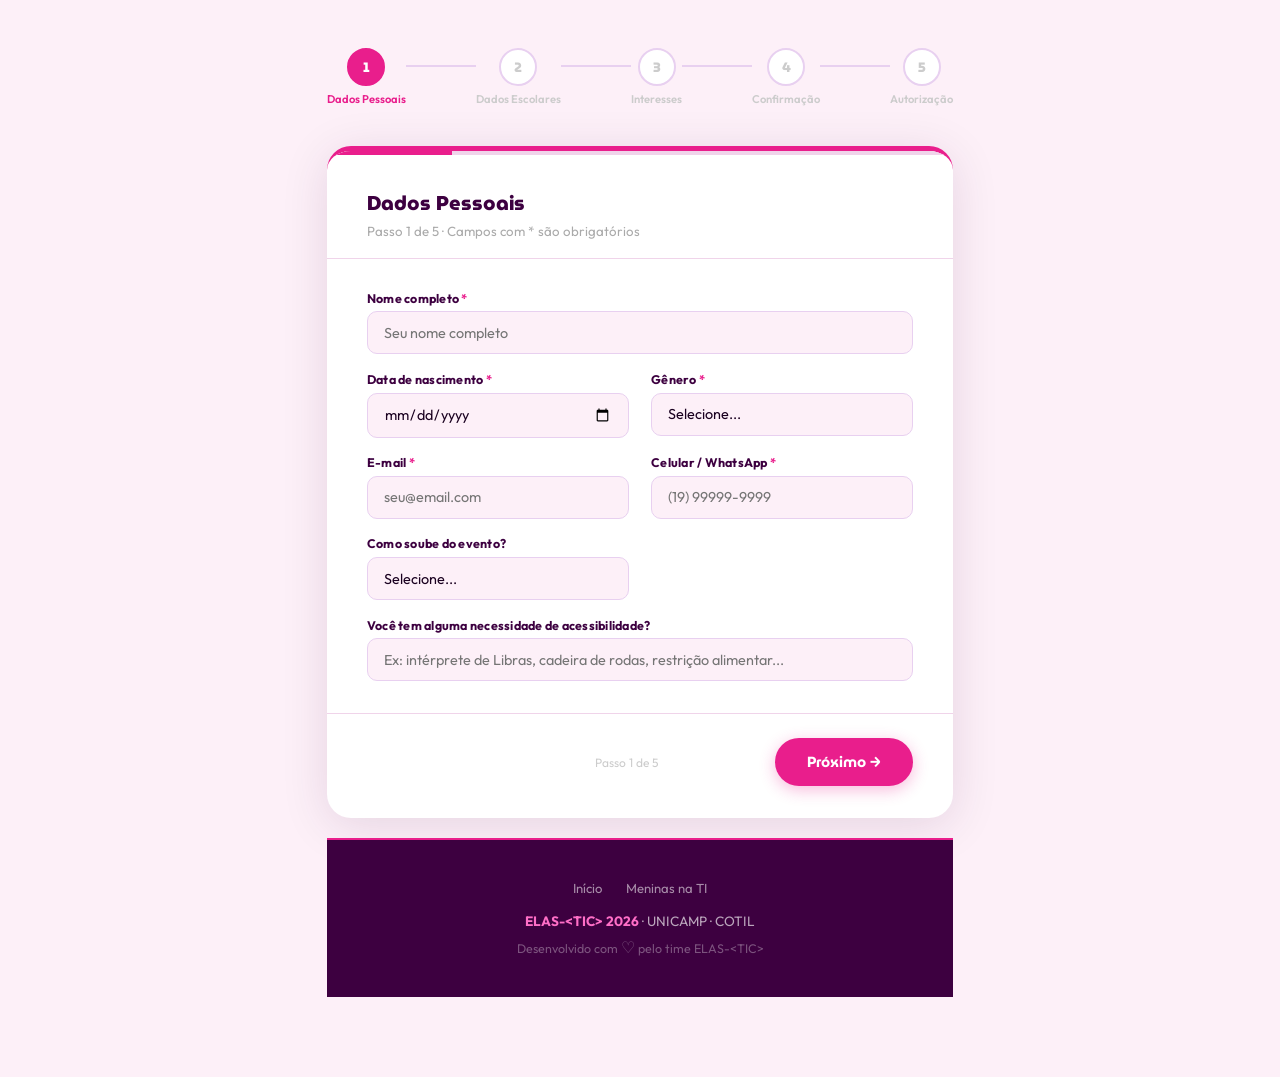
==== commit 61c43a35: "Alterações semi-finais Alterações preparatórias para a segunda reunião oficial Elas-<tic>" ====
--- a/inscricao.html
+++ b/inscricao.html
@@ -1,9 +1,10 @@
-<!DOCTYPE html>
+﻿<!DOCTYPE html>
 <html lang="pt-BR">
 <head>
 <meta charset="UTF-8">
 <meta name="viewport" content="width=device-width,initial-scale=1.0">
 <title>Inscrição | ELAS-&lt;TIC&gt; 2026</title>
+<link rel="icon" type="image/png" href="img/logo.png">
 <link rel="stylesheet" href="shared.css">
 <style>
 /* ===== INSCRIÇÃO PAGE ===== */
@@ -19,7 +20,7 @@
   background-size:26px 26px; pointer-events:none;
 }
 .page-hero h1 {
-  font-family:'Syne',sans-serif;
+  font-family:'MuseoModerno',sans-serif;
   font-size:clamp(2.5rem,7vw,5rem); font-weight:800;
   color:#fff; line-height:1; letter-spacing:-2px; margin-bottom:0.8rem;
 }
@@ -48,7 +49,7 @@
 .step-circle {
   width: 38px; height: 38px; border-radius: 50%;
   display: flex; align-items: center; justify-content: center;
-  font-family: 'Syne', sans-serif; font-weight: 800; font-size: 0.85rem;
+  font-family: 'MuseoModerno', sans-serif; font-weight: 800; font-size: 0.85rem;
   border: 2px solid #e8d0f0;
   background: #fff; color: #ccc;
   transition: all 0.3s;
@@ -79,7 +80,7 @@
   border-bottom: 1px solid #f0d4ea;
 }
 .form-card-title {
-  font-family: 'Syne', sans-serif;
+  font-family: 'MuseoModerno', sans-serif;
   font-size: 1.25rem; font-weight: 800;
   color: var(--roxo-escuro); margin-bottom: 0.2rem;
 }
@@ -114,7 +115,7 @@
 .ferror.show { display: block; }
  
 .fdivider {
-  font-family: 'Syne', sans-serif; font-size: 0.72rem; font-weight: 700;
+  font-family: 'MuseoModerno', sans-serif; font-size: 0.72rem; font-weight: 700;
   text-transform: uppercase; letter-spacing: 0.1em; color: var(--rosa);
   padding-bottom: 0.5rem; border-bottom: 1px solid #f0d4ea;
   grid-column: 1 / -1; margin-top: 0.6rem;
@@ -157,7 +158,7 @@
 .btn-prev {
   background: none; border: 1.5px solid #e8d0f0;
   color: var(--texto-suave); padding: 0.72rem 1.6rem;
-  border-radius: 50px; font-family: 'Syne', sans-serif;
+  border-radius: 50px; font-family: 'MuseoModerno', sans-serif;
   font-weight: 700; font-size: 0.88rem; cursor: pointer;
   transition: all 0.18s;
 }
@@ -165,7 +166,7 @@
 .btn-next {
   background: var(--rosa); color: #fff; border: none;
   padding: 0.75rem 2rem; border-radius: 50px;
-  font-family: 'Syne', sans-serif; font-weight: 700; font-size: 0.92rem;
+  font-family: 'MuseoModerno', sans-serif; font-weight: 700; font-size: 0.92rem;
   cursor: pointer; transition: all 0.18s;
   box-shadow: 0 4px 16px rgba(233,30,140,0.3);
 }
@@ -173,7 +174,7 @@
 .btn-submit-final {
   background: var(--grad-main); color: #fff; border: none;
   padding: 0.9rem 2.4rem; border-radius: 50px;
-  font-family: 'Syne', sans-serif; font-weight: 800; font-size: 1rem;
+  font-family: 'MuseoModerno', sans-serif; font-weight: 800; font-size: 1rem;
   cursor: pointer; transition: all 0.18s;
   box-shadow: 0 6px 20px rgba(61,0,64,0.25);
 }
@@ -191,7 +192,7 @@
 .success-screen.show { display: block; }
 .success-icon { font-size: 4rem; margin-bottom: 1rem; }
 .success-title {
-  font-family: 'Syne', sans-serif; font-size: 1.8rem; font-weight: 800;
+  font-family: 'MuseoModerno', sans-serif; font-size: 1.8rem; font-weight: 800;
   color: var(--roxo-escuro); margin-bottom: 0.5rem;
 }
 .success-sub { color: var(--texto-suave); font-size: 0.95rem; line-height: 1.7; margin-bottom: 2rem; }
@@ -212,12 +213,16 @@
   border-left: 4px solid var(--rosa);
 }
 .form-aside h4 {
-  font-family: 'Syne', sans-serif; font-weight: 800;
+  font-family: 'MuseoModerno', sans-serif; font-weight: 800;
   font-size: 0.92rem; color: var(--roxo-escuro); margin-bottom: 0.8rem;
 }
 .aside-items { display: flex; flex-direction: column; gap: 0.5rem; }
 .aside-item { display: flex; gap: 0.7rem; align-items: flex-start; font-size: 0.83rem; color: var(--texto-suave); }
 .aside-item span:first-child { flex-shrink: 0; }
+
+.meuHidden {
+  display: none;
+}
  
 @media (max-width: 600px) {
   .fg { grid-template-columns: 1fr; }
@@ -289,10 +294,10 @@
           <label class="flabel">Gênero <span class="req">*</span></label>
           <select class="fselect" id="f_genero">
             <option value="">Selecione...</option>
-            <option>Feminino</option>
+            <!--<option>Feminino</option>
             <option>Não-binário</option>
             <option>Prefiro não informar</option>
-            <option>Outro</option>
+            <option>Outro</option>-->
           </select>
         </div>
         <div class="fgroup">
@@ -314,7 +319,8 @@
             <option>Amiga ou familiar</option>
             <option>WhatsApp / Grupo</option>
             <option>Site da UNICAMP/COTIL</option>
-            <option>Outro</option>
+            <option value="outro">Outro</option>
+            <input type="text" placeholder="Conte para gente!" style="border-bottom: 0.1em solid var(--rosa); text-decoration: none; appearance: none; outline: none; border-left: none; border-right: none; border-top: none; padding: 1em" class="meuOutro meuHidden">
           </select>
         </div>
         <div class="fgroup full">
@@ -370,9 +376,9 @@
             <option>Pública estadual</option>
             <option>Pública municipal</option>
             <option>Privada / Particular</option>
-            <option>Federal (COTIL, IFSP…)</option>
-            <option>Outro</option>
+            <option value="outro">Outro</option>
           </select>
+          <input type="text" placeholder="Conte para gente!" style="border-bottom: 0.1em solid var(--rosa); text-decoration: none; appearance: none; outline: none; border-left: none; border-right: none; border-top: none; padding: 1em" class="meuOutroEscola meuHidden">
         </div>
         <div class="fgroup full">
           <label class="flabel">Turno de estudo</label>
@@ -416,7 +422,6 @@
             <option>Já assisti tutoriais ou cursos online</option>
             <option>Tenho noções básicas de programação</option>
             <option>Já faço projetos pessoais / hobby</option>
-            <option>Já trabalho ou faço estágio na área</option>
           </select>
         </div>
  
@@ -447,10 +452,6 @@
               <input type="checkbox" id="chk_lgpd">
               <span>Concordo com o tratamento dos meus dados pessoais conforme a <strong>LGPD</strong> e a <strong>política de privacidade</strong> do evento. Os dados serão usados somente para fins de organização do ELAS-&lt;TIC&gt;.</span>
             </label>
-            <label class="fcheck-item">
-              <input type="checkbox" id="chk_termos" required>
-              <span><strong>*</strong> Li e aceito os <strong>termos de participação</strong> do ELAS-&lt;TIC&gt; 2026 e confirmo que tenho entre 13 e 17 anos, ou possuo autorização dos meus responsáveis.</span>
-            </label>
           </div>
           <span class="ferror" id="e_termos">Você precisa aceitar os termos para continuar.</span>
         </div>
@@ -477,7 +478,7 @@
       <p class="success-sub">Obrigada por se inscrever no <strong>ELAS-&lt;TIC&gt; 2026</strong>!<br>
       Em breve você receberá um e-mail de confirmação com todos os detalhes do evento.</p>
       <div class="success-badge">
-       COTIL · Limeira · SP &nbsp;|&nbsp;  Agosto de 2026 &nbsp;|&nbsp;  08h00
+       COTIL · Limeira · SP &nbsp;|&nbsp;  13 de agosto de 2026 &nbsp;|&nbsp;  08h00
       </div>
       <a href="index.html" class="btn btn-primary">← Voltar para o início</a>
     </div>
@@ -500,7 +501,7 @@
     <a href="meninas-ti.html">Meninas na TI</a>
   </div>
   <p><strong>ELAS-&lt;TIC&gt; 2026</strong> · UNICAMP · COTIL</p>
-  <p style="margin-top:0.4rem;opacity:0.5;font-size:0.78rem">Desenvolvido com 💜 pelo time ELAS-&lt;TIC&gt;</p>
+  <p style="margin-top:0.4rem;opacity:0.5;font-size:0.78rem">Desenvolvido com <span style="font-size:1.3em">♡</span> pelo time ELAS-&lt;TIC&gt;</p>
 </footer>
  
 <script>
@@ -515,6 +516,20 @@
   ' Confirmação e Termos',
   ' Autorização dos Responsáveis'
 ];
+
+const meuOutro = document.querySelector(".meuOutro");
+const minhaDiv = document.querySelector("#f_como");
+
+minhaDiv.addEventListener('change', () => {
+  meuOutro.classList.toggle('meuHidden', minhaDiv.value !== "outro");
+});
+
+const meuOutroEscola = document.querySelector(".meuOutroEscola");
+const minhaDivEscola = document.querySelector("#f_tipo_escola");
+
+minhaDivEscola.addEventListener('change', () => {
+  meuOutroEscola.classList.toggle('meuHidden', minhaDivEscola.value !== "outro");
+});
  
 function updateUI(){
   // panels
--- a/shared.css
+++ b/shared.css
@@ -1,5 +1,5 @@
-/* ===== ELAS-<TIC> 2026 — Shared Styles ===== */
-@import url('https://fonts.googleapis.com/css2?family=Syne:wght@400;600;700;800&family=Outfit:wght@300;400;500;600&display=swap');
+﻿/* ===== ELAS-<TIC> 2026 — Shared Styles ===== */
+@import url('https://fonts.googleapis.com/css2?family=MuseoModerno:wght@400;600;700;800&family=Outfit:wght@300;400;500;600&display=swap');
  
 :root {
   --rosa:        #e91e8c;
@@ -50,8 +50,12 @@
   gap: 2rem;
 }
 .nav-logo {
-  font-family:'Syne',sans-serif; font-weight:800; font-size:1.3rem;
+  font-family:'MuseoModerno',sans-serif; font-weight:800; font-size:1.3rem;
   color:#fff; text-decoration:none; white-space:nowrap; flex-shrink:0;
+  display:flex; align-items:center; gap:0.5rem;
+}
+.nav-logo-img {
+  height:34px; width:auto; object-fit:contain; display:block;
 }
 .nav-logo span { color:var(--rosa-claro); }
 .nav-links {
@@ -154,14 +158,14 @@
 .section--pale  { background:var(--rosa-pale); }
  
 .section-tag {
-  font-family:'Syne',sans-serif; font-size:0.75rem; font-weight:700;
+  font-family:'MuseoModerno',sans-serif; font-size:0.75rem; font-weight:700;
   letter-spacing:0.15em; text-transform:uppercase;
   color:var(--rosa); margin-bottom:0.7rem; display:block;
 }
 .section-tag--light { color:rgba(255,255,255,0.6); }
  
 .section-title {
-  font-family:'Syne',sans-serif;
+  font-family:'MuseoModerno',sans-serif;
   font-size:clamp(1.9rem,4vw,2.9rem); font-weight:800;
   line-height:1.1; color:var(--roxo-escuro); margin-bottom:1rem;
 }
@@ -179,7 +183,7 @@
 .btn {
   display:inline-flex; align-items:center; gap:0.5rem;
   padding:0.8rem 2rem; border-radius:50px;
-  font-family:'Syne',sans-serif; font-weight:700; font-size:0.95rem;
+  font-family:'MuseoModerno',sans-serif; font-weight:700; font-size:0.95rem;
   text-decoration:none; cursor:pointer; border:2px solid transparent;
   transition:all 0.2s;
 }
@@ -263,7 +267,7 @@
   width:100px; height:100px; border-radius:50%;
   background:var(--grad-main);
   display:flex; align-items:center; justify-content:center;
-  font-family:'Syne',sans-serif; font-size:1.8rem; font-weight:800;
+  font-family:'MuseoModerno',sans-serif; font-size:1.8rem; font-weight:800;
   color:#fff; border:3px solid transparent;
   transition:all 0.22s;
   box-shadow:var(--shadow-sm);
@@ -284,7 +288,7 @@
   background:#fff; border-radius:24px; padding:2.8rem;
   box-shadow:var(--shadow-lg); border-top:5px solid var(--rosa);
 }
-.form-title { font-family:'Syne',sans-serif; font-size:1.45rem; font-weight:800; color:var(--roxo-escuro); margin-bottom:0.3rem; }
+.form-title { font-family:'MuseoModerno',sans-serif; font-size:1.45rem; font-weight:800; color:var(--roxo-escuro); margin-bottom:0.3rem; }
 .form-subtitle { font-size:0.88rem; color:#999; margin-bottom:1.8rem; }
 .form-step-bar { display:flex; gap:0.4rem; margin-bottom:2rem; }
 .form-step { flex:1; height:4px; border-radius:99px; background:#f0d4ea; }
@@ -307,7 +311,7 @@
   background:#fff;
 }
 .form-divider {
-  font-family:'Syne',sans-serif; font-size:0.75rem; font-weight:700;
+  font-family:'MuseoModerno',sans-serif; font-size:0.75rem; font-weight:700;
   text-transform:uppercase; letter-spacing:0.1em; color:var(--rosa);
   margin:1.6rem 0 0.8rem; padding-bottom:0.5rem;
   border-bottom:1px solid #f0d4ea; grid-column:1/-1;
@@ -318,7 +322,7 @@
 .checkbox-item span { font-size:0.88rem; color:var(--texto-suave); line-height:1.4; }
 .btn-submit {
   width:100%; background:var(--grad-main); color:#fff; border:none;
-  padding:1rem; border-radius:12px; font-family:'Syne',sans-serif;
+  padding:1rem; border-radius:12px; font-family:'MuseoModerno',sans-serif;
   font-weight:700; font-size:1rem; cursor:pointer; margin-top:1.5rem;
   transition:opacity 0.2s, transform 0.15s; grid-column:1/-1;
 }
